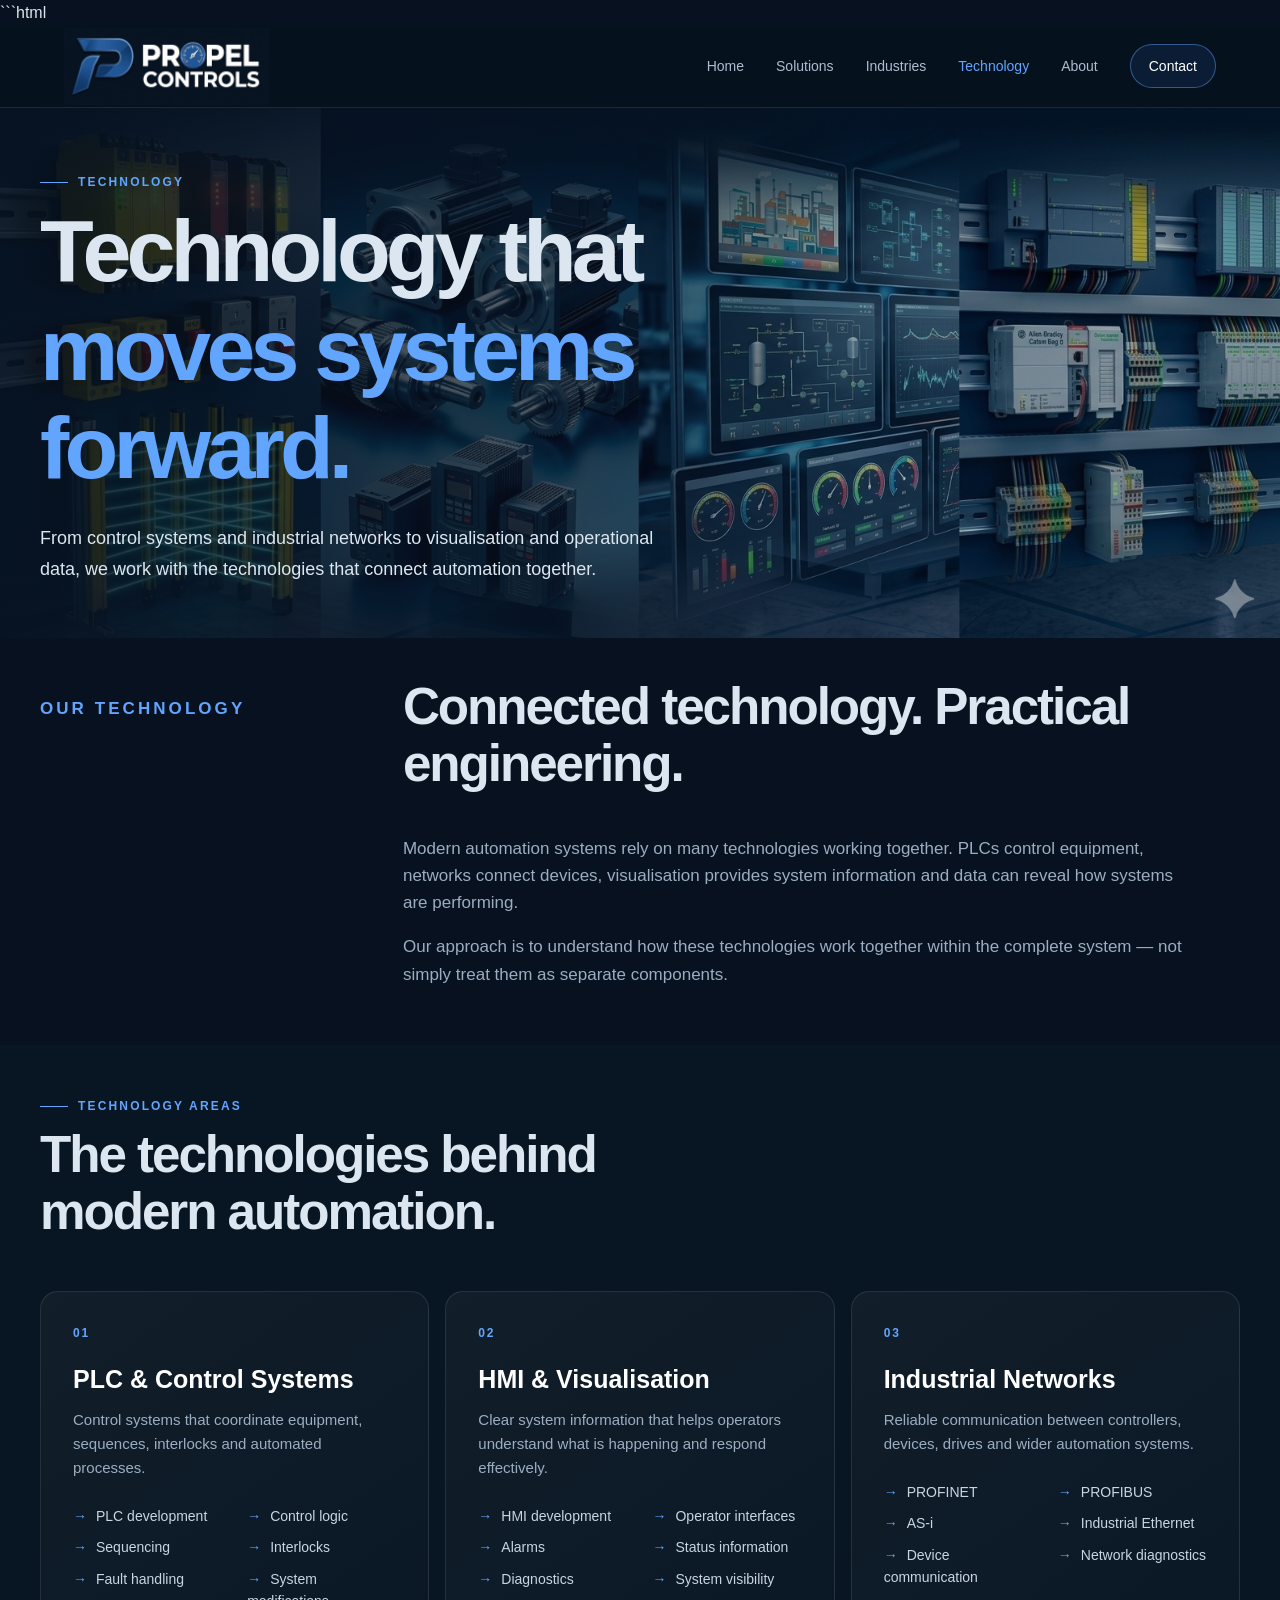
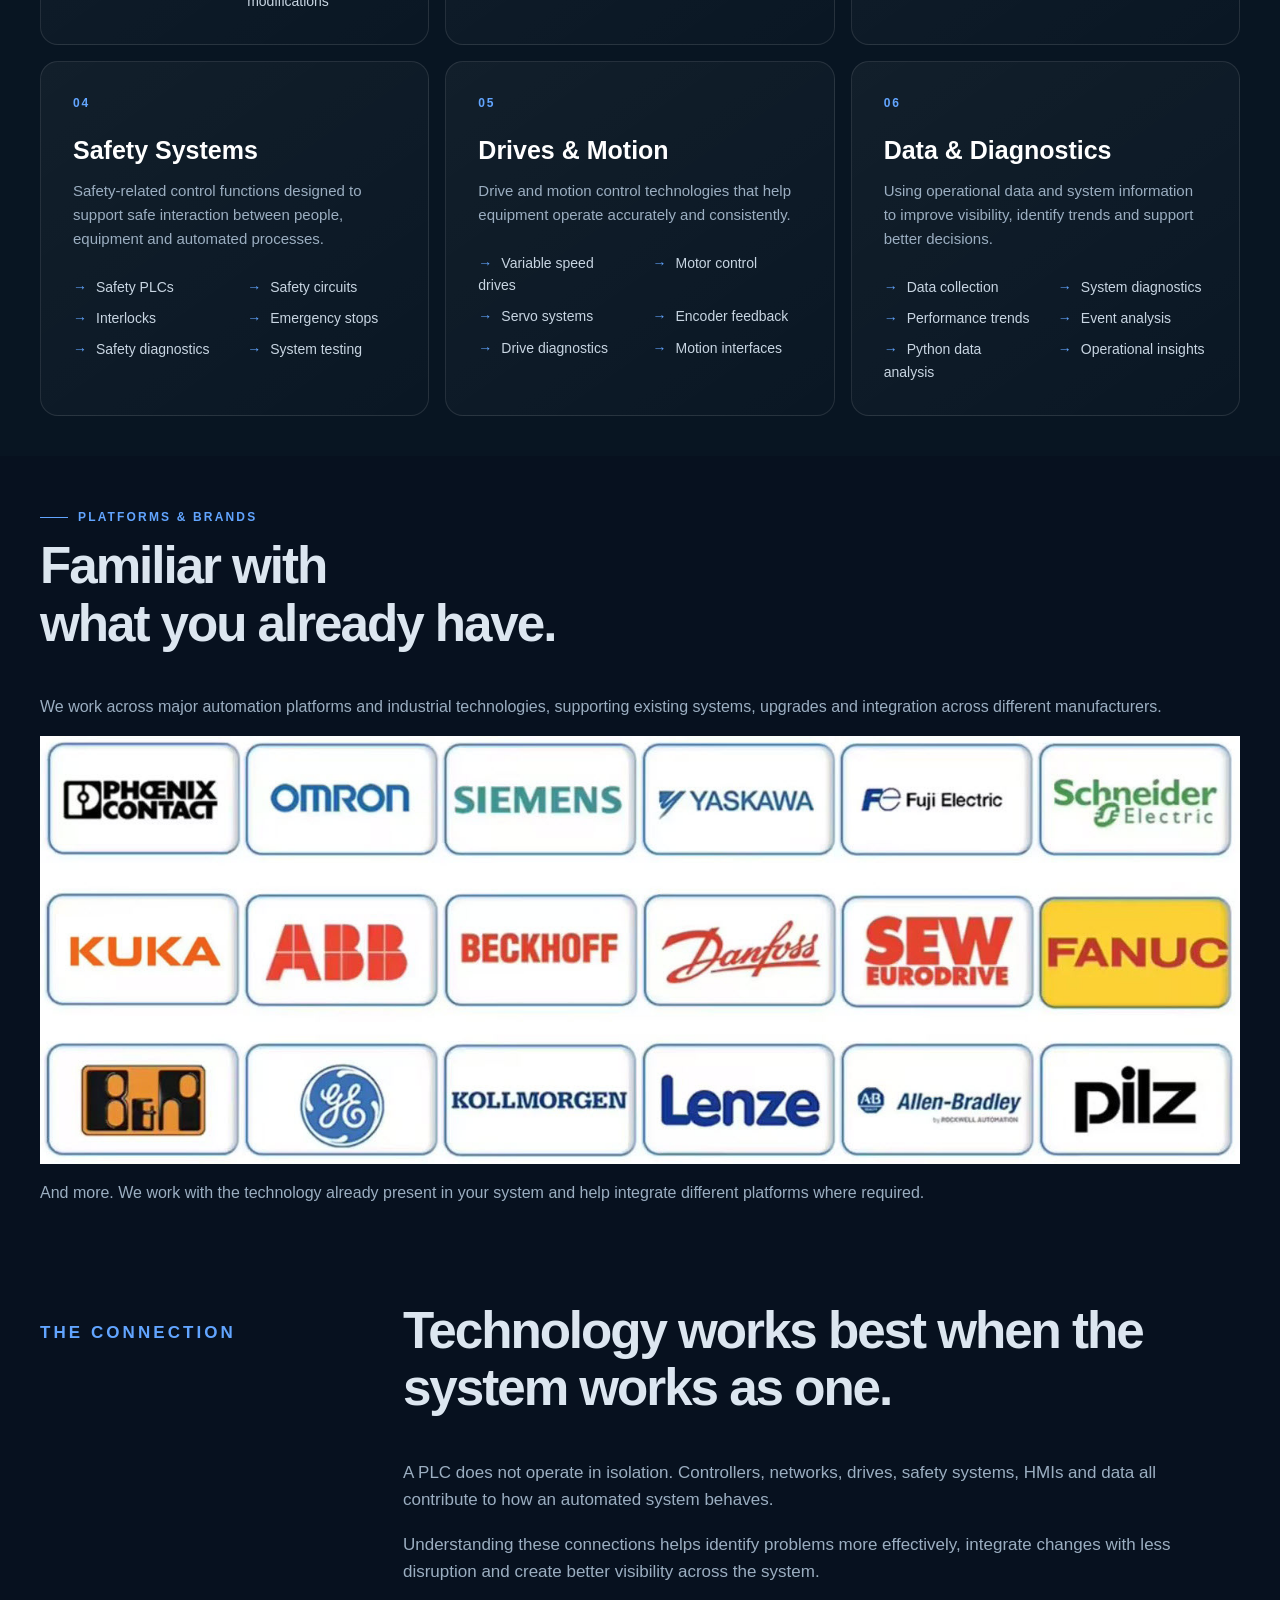
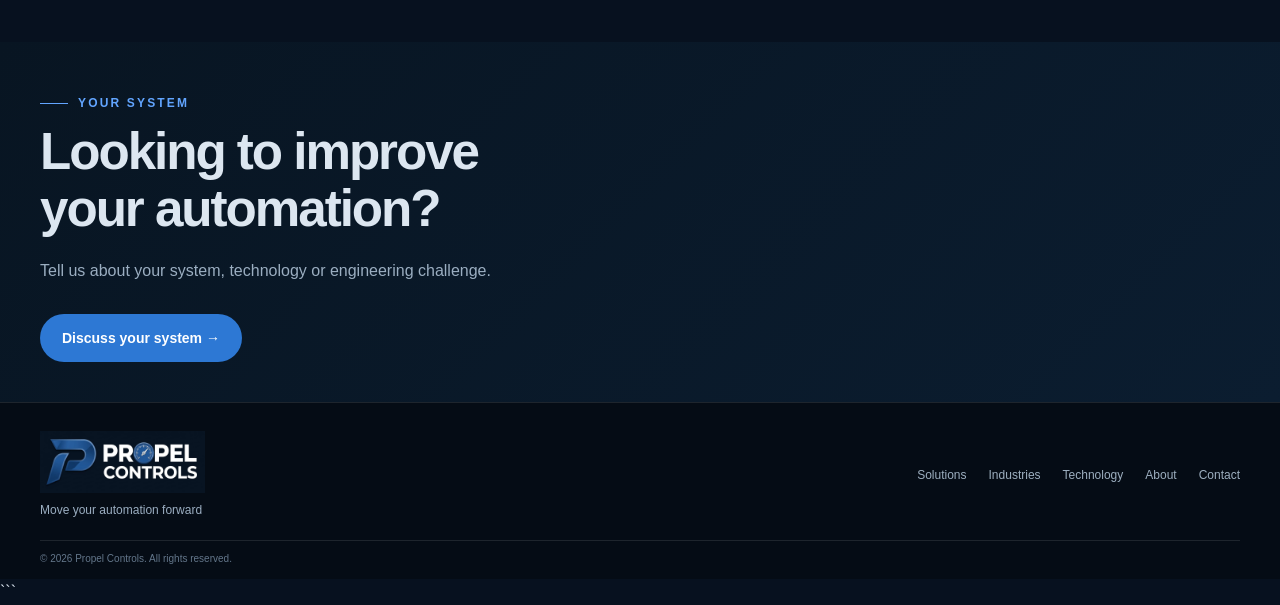
==== technology.html @ 1c1ca064 "Add files via upload" ====
```html
<!doctype html>
<html lang="en">

<head>
    <meta charset="utf-8">
    <meta name="viewport" content="width=device-width,initial-scale=1">

    <meta name="description"
        content="Propel Controls works across PLC, HMI, SCADA, safety, industrial networks and data-driven automation technologies.">

    <title>Technology | Propel Controls</title>

    <link rel="icon" href="assets/favicon.svg">
    <link rel="stylesheet" href="style.css">
</head>

<body>

<header class="header">

    <a class="brand" href="index.html">
        <img src="assets/LogoBlue.png" alt="Propel Controls logo">
    </a>

    <button class="menu" aria-label="Toggle navigation">☰</button>

    <nav class="main-nav">
        <a href="index.html">Home</a>
        <a href="solutions.html">Solutions</a>
        <a href="industries.html">Industries</a>
        <a href="technology.html" class="active">Technology</a>
        <a href="about.html">About</a>
        <a href="contact.html">Contact</a>
    </nav>

</header>


<main>


<!-- =====================================================
     HERO
     ===================================================== -->

<section class="page-hero">

    <img src="assets/technology.jpg"
         alt="Industrial automation technology"
         class="page-hero-image">

    <div class="page-hero-overlay"></div>

    <div class="section-container page-hero-content">

        <p class="eyebrow">
            TECHNOLOGY
        </p>

        <h1>
            Technology that<br>
            <span>moves systems forward.</span>
        </h1>

        <p>
            From control systems and industrial networks to
            visualisation and operational data, we work with the
            technologies that connect automation together.
        </p>

    </div>

</section>


<!-- =====================================================
     INTRO
     ===================================================== -->

<section class="section">

    <div class="section-container">

        <div class="split">

            <p class="label">
                OUR TECHNOLOGY
            </p>

            <div>

                <h2>
                    Connected technology. Practical engineering.
                </h2>

                <p>
                    Modern automation systems rely on many technologies
                    working together. PLCs control equipment, networks
                    connect devices, visualisation provides system
                    information and data can reveal how systems are
                    performing.
                </p>

                <p>
                    Our approach is to understand how these technologies
                    work together within the complete system — not simply
                    treat them as separate components.
                </p>

            </div>

        </div>

    </div>

</section>


<!-- =====================================================
     TECHNOLOGY AREAS
     ===================================================== -->

<section class="dark section">

    <div class="section-container">

        <p class="eyebrow">
            TECHNOLOGY AREAS
        </p>

        <h2>
            The technologies behind<br>
            modern automation.
        </h2>


        <div class="technology-detail-grid">


            <article class="technology-detail-card">

                <span class="service-number">01</span>

                <h3>
                    PLC &amp; Control Systems
                </h3>

                <p>
                    Control systems that coordinate equipment,
                    sequences, interlocks and automated processes.
                </p>

                <ul>
                    <li>PLC development</li>
                    <li>Control logic</li>
                    <li>Sequencing</li>
                    <li>Interlocks</li>
                    <li>Fault handling</li>
                    <li>System modifications</li>
                </ul>

            </article>


            <article class="technology-detail-card">

                <span class="service-number">02</span>

                <h3>
                    HMI &amp; Visualisation
                </h3>

                <p>
                    Clear system information that helps operators
                    understand what is happening and respond effectively.
                </p>

                <ul>
                    <li>HMI development</li>
                    <li>Operator interfaces</li>
                    <li>Alarms</li>
                    <li>Status information</li>
                    <li>Diagnostics</li>
                    <li>System visibility</li>
                </ul>

            </article>


            <article class="technology-detail-card">

                <span class="service-number">03</span>

                <h3>
                    Industrial Networks
                </h3>

                <p>
                    Reliable communication between controllers,
                    devices, drives and wider automation systems.
                </p>

                <ul>
                    <li>PROFINET</li>
                    <li>PROFIBUS</li>
                    <li>AS-i</li>
                    <li>Industrial Ethernet</li>
                    <li>Device communication</li>
                    <li>Network diagnostics</li>
                </ul>

            </article>


            <article class="technology-detail-card">

                <span class="service-number">04</span>

                <h3>
                    Safety Systems
                </h3>

                <p>
                    Safety-related control functions designed to
                    support safe interaction between people, equipment
                    and automated processes.
                </p>

                <ul>
                    <li>Safety PLCs</li>
                    <li>Safety circuits</li>
                    <li>Interlocks</li>
                    <li>Emergency stops</li>
                    <li>Safety diagnostics</li>
                    <li>System testing</li>
                </ul>

            </article>


            <article class="technology-detail-card">

                <span class="service-number">05</span>

                <h3>
                    Drives &amp; Motion
                </h3>

                <p>
                    Drive and motion control technologies that help
                    equipment operate accurately and consistently.
                </p>

                <ul>
                    <li>Variable speed drives</li>
                    <li>Motor control</li>
                    <li>Servo systems</li>
                    <li>Encoder feedback</li>
                    <li>Drive diagnostics</li>
                    <li>Motion interfaces</li>
                </ul>

            </article>


            <article class="technology-detail-card">

                <span class="service-number">06</span>

                <h3>
                    Data &amp; Diagnostics
                </h3>

                <p>
                    Using operational data and system information to
                    improve visibility, identify trends and support
                    better decisions.
                </p>

                <ul>
                    <li>Data collection</li>
                    <li>System diagnostics</li>
                    <li>Performance trends</li>
                    <li>Event analysis</li>
                    <li>Python data analysis</li>
                    <li>Operational insights</li>
                </ul>

            </article>


        </div>

    </div>

</section>


<!-- =====================================================
     PLATFORMS & BRANDS
     ===================================================== -->

<section class="section">

    <div class="section-container">

        <div class="brands-header">

            <div>

                <p class="eyebrow">
                    PLATFORMS &amp; BRANDS
                </p>

                <h2>
                    Familiar with<br>
                    <span>what you already have.</span>
                </h2>

            </div>

            <p>
                We work across major automation platforms and
                industrial technologies, supporting existing systems,
                upgrades and integration across different manufacturers.
            </p>

        </div>

        <div class="brands-image">

            <img src="assets/automation-brands.jpg"
                 alt="Automation platforms and brands">

        </div>

        <p class="brands-note">
            And more. We work with the technology already present
            in your system and help integrate different platforms where required.
        </p>

    </div>

</section>


<!-- =====================================================
     TECHNOLOGY APPROACH
     ===================================================== -->

<section class="section">

    <div class="section-container">

        <div class="split">

            <p class="label">
                THE CONNECTION
            </p>

            <div>

                <h2>
                    Technology works best when the system works as one.
                </h2>

                <p>
                    A PLC does not operate in isolation. Controllers,
                    networks, drives, safety systems, HMIs and data
                    all contribute to how an automated system behaves.
                </p>

                <p>
                    Understanding these connections helps identify
                    problems more effectively, integrate changes with
                    less disruption and create better visibility across
                    the system.
                </p>

            </div>

        </div>

    </div>

</section>


<!-- =====================================================
     FINAL CTA
     ===================================================== -->

<section class="final-cta">

    <div class="section-container">

        <p class="eyebrow">
            YOUR SYSTEM
        </p>

        <h2>
            Looking to improve<br>
            your automation?
        </h2>

        <p>
            Tell us about your system, technology or engineering
            challenge.
        </p>

        <a class="btn primary" href="contact.html">
            Discuss your system →
        </a>

    </div>

</section>

</main>


<!-- =====================================================
     FOOTER
     ===================================================== -->

<footer class="footer">

    <div class="section-container footer-grid">

        <div>

            <img src="assets/LogoBlue.png"
                 alt="Propel Controls"
                 class="footer-logo">

            <p>
                Move your automation forward
            </p>

        </div>

        <div class="footer-links">

            <a href="solutions.html">Solutions</a>
            <a href="industries.html">Industries</a>
            <a href="technology.html">Technology</a>
            <a href="about.html">About</a>
            <a href="contact.html">Contact</a>

        </div>

    </div>

    <div class="footer-bottom">
        © 2026 Propel Controls. All rights reserved.
    </div>

</footer>


<script src="script.js"></script>

</body>
</html>
```
---- style.css ----
/* =========================================================
   PROPEL CONTROLS
   Main Theme
   ========================================================= */

:root {

    --navy: #07111f;
    --navy-light: #0b1929;
    --navy-mid: #0e2135;

    --blue: #2d78d4;
    --blue-light: #62a5ff;

    --white: #ffffff;
    --text: #dce6f0;
    --muted: #9baec1;

    --border: rgba(255,255,255,0.10);

    --max-width: 1200px;
}


/* =========================================================
   RESET
   ========================================================= */

* {
    box-sizing: border-box;
}

html {
    scroll-behavior: smooth;
}

body {

    margin: 0;

    background: var(--navy);

    color: var(--text);

    font-family:
        Inter,
        "Segoe UI",
        Arial,
        sans-serif;

    line-height: 1.6;
}

img {

    max-width: 100%;

    display: block;
}

a {

    color: inherit;

    text-decoration: none;
}


/* =========================================================
   HEADER
   ========================================================= */

.header {

    height: 82px;

    padding: 0 5%;

    display: flex;

    align-items: center;

    justify-content: space-between;

    position: sticky;

    top: 0;

    z-index: 1000;

    background:
        rgba(7,17,31,0.94);

    backdrop-filter: blur(12px);

    border-bottom:
        1px solid var(--border);
}


.brand img {

    width: 205px;

    height: auto;
}


.header nav {

    display: flex;

    align-items: center;

    gap: 32px;
}


.header nav a {

    color: #aebdcd;

    font-size: 14px;

    transition: 0.25s;
}


.header nav a:hover {

    color: white;
}


/* Active page */

.header nav a.active {

    color: var(--blue-light);
}


/* Contact navigation button */

.header nav a:last-child {

    padding:
        10px 18px;

    border:
        1px solid rgba(98,165,255,.45);

    border-radius: 30px;

    color: white;

    background:
        rgba(45,120,212,.12);
}


.header nav a:last-child.active {

    color: white;

    background:
        rgba(45,120,212,.22);

    border-color:
        rgba(98,165,255,.65);
}


/* Mobile menu */

.menu {

    display: none;

    background: none;

    border: none;

    color: white;

    font-size: 25px;

    cursor: pointer;
}


/* =========================================================
   GLOBAL
   ========================================================= */

.wrap,
.section-container {

    width:
        min(
            var(--max-width),
            calc(100% - 48px)
        );

    margin:
        0 auto;
}


.section {

    padding:
        40px 0;
}


.dark {

    background:
        #081522;
}


.label,
.section-label,
.eyebrow {

    font-size: 12px;

    letter-spacing: .18em;

    font-weight: 700;

    color: var(--blue-light);

    text-transform: uppercase;
}


.eyebrow {

    display: inline-flex;

    align-items: center;

    gap: 10px;

    margin-bottom: 10px;
}


.eyebrow::before {

    content: "";

    width: 28px;

    height: 1px;

    background:
        var(--blue-light);
}


h1,
h2,
h3 {

    margin-top: 0;

    line-height: 1.12;
}


h1 {

    font-size:
        clamp(
            48px,
            7vw,
            88px
        );

    letter-spacing:
        -0.055em;
}


h2 {

    font-size:
        clamp(
            34px,
            4vw,
            58px
        );

    letter-spacing:
        -0.04em;
}


h3 {

    font-size: 21px;
}


p {

    color: var(--muted);
}


/* =========================================================
   BUTTONS
   ========================================================= */

.actions {

    display: flex;

    gap: 14px;

    flex-wrap: wrap;

    margin-top: 32px;
}


.btn {

    display: inline-flex;

    align-items: center;

    justify-content: center;

    min-height: 48px;

    padding:
        0 22px;

    border-radius: 50px;

    font-weight: 700;

    font-size: 14px;

    transition:
        .25s;
}


.btn.primary {

    background:
        var(--blue);

    color: white;
}


.btn.primary:hover {

    background:
        #3d8ce8;

    transform:
        translateY(-2px);
}


.btn.outline {

    border:
        1px solid var(--border);

    background:
        rgba(255,255,255,.025);

    color: white;
}


.btn.outline:hover {

    background:
        rgba(255,255,255,.07);
}


/* =========================================================
   COMMON FULL-IMAGE HERO
   Used by all main pages
   ========================================================= */

.page-hero {

    position: relative;

    min-height: 530px;

    overflow: hidden;

    display: flex;

    align-items: center;

    background:
        var(--navy);
}


.page-hero-image {

    position: absolute;

    inset: 0;

    width: 100%;

    height: 100%;

    object-fit: cover;

    object-position: center;
}


.page-hero-overlay {

    position: absolute;

    inset: 0;

    background:
        linear-gradient(
            90deg,
            rgba(7,17,31,.88) 0%,
            rgba(7,17,31,.68) 38%,
            rgba(7,17,31,.28) 70%,
            rgba(7,17,31,.18) 100%
        );
}


.page-hero-content {

    position: relative;

    z-index: 2;
}


.page-hero-content h1 {

    max-width: 850px;

    margin-bottom: 25px;
}


.page-hero-content h1 span {

    color:
        var(--blue-light);
}


.page-hero-content > p:not(.eyebrow) {

    max-width: 650px;

    margin: 0;

    font-size: 18px;

    line-height: 1.7;

    color:
        #dce6f0;
}


/* =========================================================
   INTRO
   ========================================================= */

.intro {

    background:
        var(--navy);
}


.split {

    display: grid;

    grid-template-columns:
        .35fr 1fr;

    gap: 70px;
}


.split h2 {

    max-width: 800px;
}


.split p {

    max-width: 780px;

    font-size: 17px;
}


/* =========================================================
   SECTION HEAD
   ========================================================= */

.section-head {

    display: flex;

    justify-content: space-between;

    align-items: end;

    gap: 40px;

    margin-bottom: 30px;
}


.section-head h2 {

    margin-bottom: 0;
}


.text-link {

    color:
        var(--blue-light);

    font-size: 14px;

    font-weight: 700;

    white-space: nowrap;
}


.text-link:hover {

    color: white;
}


/* =========================================================
   SERVICES
   ========================================================= */

.service-grid {

    display: grid;

    grid-template-columns:
        repeat(4, 1fr);

    gap: 16px;
}


.service-card {

    min-height: 270px;

    padding: 30px;

    border:
        1px solid var(--border);

    border-radius: 18px;

    background:
        linear-gradient(
            145deg,
            rgba(255,255,255,.045),
            rgba(255,255,255,.012)
        );

    transition:
        .25s;

    position: relative;

    overflow: hidden;
}


.service-card::after {

    content: "";

    position: absolute;

    width: 160px;

    height: 160px;

    right: -80px;

    bottom: -80px;

    background:
        radial-gradient(
            circle,
            rgba(45,120,212,.18),
            transparent 70%
        );
}


.service-card:hover {

    transform:
        translateY(-5px);

    border-color:
        rgba(98,165,255,.4);
}


.service-number {

    display: block;

    font-size: 12px;

    letter-spacing: .15em;

    color:
        var(--blue-light);

    font-weight: 800;
}


.service-word {

    display: block;

    margin-top: 15px;

    font-size: 11px;

    letter-spacing: .16em;

    color:
        #70859a;

    font-weight: 700;
}


.service-card h3 {

    margin-top: 22px;

    color: white;

    font-size: 23px;
}


.service-card p {

    font-size: 14px;

    margin-top: 30px;
}


/* =========================================================
   HOW WE WORK
   ========================================================= */

.how-we-work {

    padding:
       50px 0;

    background:
        #091827;
}


.how-work-header {

    display: grid;

    grid-template-columns:
        1fr .75fr;

    gap: 80px;

    align-items: end;

    margin-top: 25px;
}


.how-work-header h2 {

    max-width: 720px;
}


.how-work-header h2 span {

    color:
        var(--blue-light);
}


.how-work-header p {

    margin: 0;

    font-size: 16px;
}


.work-process {

    display: grid;

    grid-template-columns:
        1fr 35px 1fr 35px 1fr 35px 1fr;

    align-items: start;

    margin-top: 65px;
}


.work-step {

    padding:
        0 10px;
}


.step-number {

    color:
        var(--blue-light);

    font-size: 12px;

    font-weight: 800;

    letter-spacing: .1em;
}


.step-icon {

    width: 48px;

    height: 48px;

    display: flex;

    align-items: center;

    justify-content: center;

    margin:
        18px 0;

    border:
        1px solid rgba(98,165,255,.35);

    border-radius: 50%;

    color:
        var(--blue-light);

    background:
        rgba(45,120,212,.08);

    font-size: 20px;
}


.work-step h3 {

    color: white;

    margin-bottom: 10px;
}


.work-step p {

    font-size: 14px;

    margin: 0;
}


.process-line {

    height: 1px;

    margin-top: 100px;

    background:
        rgba(98,165,255,.3);
}


/* =========================================================
   TECHNOLOGY PREVIEW
   ========================================================= */

.technology-preview {

    padding:
        40px 0;

    background:
        var(--navy);
}


.technology-grid {

    display: grid;

    grid-template-columns:
        repeat(5, 1fr);

    gap: 14px;
}


.technology-card {

    min-height:
        190px;

    padding: 25px;

    border:
        1px solid var(--border);

    border-radius: 15px;

    background:
        rgba(255,255,255,.025);

    display: flex;

    flex-direction: column;

    justify-content: space-between;

    transition:
        .25s;
}


.technology-card:hover {

    border-color:
        rgba(98,165,255,.4);

    transform:
        translateY(-4px);
}


.technology-card span {

    font-size: 11px;

    letter-spacing: .12em;

    color:
        var(--blue-light);

    font-weight: 800;
}


.technology-card strong {

    color:
        #d7e2ed;

    font-size: 14px;

    line-height: 1.5;
}


.technology-note {

    margin-top: 25px;

    font-size: 14px;
}


.technology-note a {

    color:
        var(--blue-light);

    font-weight: 700;
}


/* =========================================================
   WHAT MATTERS
   ========================================================= */

.what-matters {

    padding:
        40px 0;

    background:
        #081421;
}


.matters-header {

    display: grid;

    grid-template-columns:
        1fr .65fr;

    gap: 80px;

    align-items: end;

    margin-top: 25px;
}


.matters-header h2 {

    margin: 0;
}


.matters-header h2 span {

    color:
        var(--blue-light);
}


.matters-intro {

    margin: 0;

    font-size: 16px;
}


.matters-grid {

    display: grid;

    grid-template-columns:
        repeat(4, 1fr);

    gap: 16px;

    margin-top: 60px;
}


.matter-card {

    padding: 28px;

    min-height: 260px;

    border:
        1px solid var(--border);

    border-radius: 17px;

    background:
        rgba(255,255,255,.025);

    transition:
        .25s;
}


.matter-card:hover {

    transform:
        translateY(-5px);

    border-color:
        rgba(98,165,255,.4);

    background:
        rgba(45,120,212,.045);
}


.matter-number {

    font-size: 11px;

    color:
        var(--blue-light);

    font-weight: 800;

    letter-spacing: .12em;
}


/* What Matters icons */

.matter-icon {

    margin:
        35px 0 20px;

    width: 48px;

    height: 48px;

    display: flex;

    align-items: center;

    justify-content: center;

    border:
        1px solid rgba(98,165,255,.35);

    border-radius: 50%;

    background:
        rgba(45,120,212,.08);

    padding: 10px;
}


.matter-icon img {

    width: 100%;

    height: 100%;

    object-fit: contain;

    filter:
        brightness(0)
        saturate(100%)
        invert(65%)
        sepia(35%)
        saturate(1300%)
        hue-rotate(178deg)
        brightness(103%)
        contrast(102%);
}


.matter-card h3 {

    color: white;
}


.matter-card p {

    font-size: 14px;
}


/* =========================================================
   TECHNOLOGY DETAIL
   ========================================================= */

.technology-detail-grid {

    display: grid;

    grid-template-columns:
        repeat(3, 1fr);

    gap: 16px;

    margin-top: 50px;
}


.technology-detail-card {

    min-height: 330px;

    padding: 32px;

    border:
        1px solid var(--border);

    border-radius: 18px;

    background:
        linear-gradient(
            145deg,
            rgba(255,255,255,.045),
            rgba(255,255,255,.012)
        );

    transition:
        .25s;
}


.technology-detail-card:hover {

    transform:
        translateY(-5px);

    border-color:
        rgba(98,165,255,.4);
}


.technology-detail-card h3 {

    color: white;

    font-size: 25px;

    margin:
        22px 0 15px;
}


.technology-detail-card p {

    max-width: 650px;

    font-size: 15px;
}


.technology-detail-card ul {

    list-style: none;

    padding: 0;

    margin:
        25px 0 0;

    display: grid;

    grid-template-columns:
        repeat(2, 1fr);

    gap: 9px 25px;
}


.technology-detail-card li {

    color:
        #c8d5e2;

    font-size: 14px;
}


.technology-detail-card li::before {

    content:
        "→";

    color:
        var(--blue-light);

    margin-right:
        9px;
}


/* =========================================================
   INDUSTRIES
   ========================================================= */

.industry-grid {
    display: grid;

    grid-template-columns:
        repeat(4, 1fr);

    gap: 14px;

    margin-top: 40px;
}


.industry-card {
    min-height: 220px;

    padding: 25px;

    border:
        1px solid var(--border);

    border-radius: 18px;

    background:
        linear-gradient(
            145deg,
            rgba(255,255,255,.045),
            rgba(255,255,255,.012)
        );

    transition:
        .25s;
}


.industry-card:hover {

    transform:
        translateY(-5px);

    border-color:
        rgba(98,165,255,.4);
}


.industry-card h3 {

    color: white;

    font-size: 22px;

    margin:
        25px 0 15px;
}


.industry-card p {

    font-size: 14px;

    margin: 0;
}


/* =========================================================
   SERVICE DETAIL
   ========================================================= */

.service-detail {

    padding:
        70px 0;

    border-bottom:
        1px solid var(--border);

    display: grid;

    grid-template-columns:
        90px 1fr;

    gap: 35px;
}


.service-detail:last-child {

    border-bottom: none;
}


.service-detail-number {

    color:
        var(--blue-light);

    font-size: 13px;

    font-weight: 800;

    letter-spacing: .15em;
}


.service-detail h2 {

    margin-bottom: 8px;
}


.service-detail h3 {

    color:
        var(--blue-light);

    font-size: 17px;

    font-weight: 600;

    margin-bottom: 20px;
}


.service-detail p {

    max-width: 780px;

    font-size: 16px;
}


.service-detail ul {

    padding: 0;

    margin:
        25px 0 0;

    list-style: none;

    display: grid;

    grid-template-columns:
        repeat(2, 1fr);

    gap: 8px 30px;

    max-width: 800px;
}


.service-detail li {

    color:
        #c8d5e2;

    font-size: 14px;
}


.service-detail li::before {

    content:
        "→";

    color:
        var(--blue-light);

    margin-right:
        9px;
}


/* =========================================================
   CONTACT
   ========================================================= */

.contact-layout {

    display: grid;

    grid-template-columns:
        .85fr 1.15fr;

    gap: 80px;

    align-items: start;
}


.contact-info h2 {

    color: white;

    margin-bottom: 25px;
}


.contact-info > p:not(.eyebrow) {

    max-width: 520px;

    font-size: 16px;
}


.contact-points {

    margin-top: 45px;

    display: grid;

    gap: 28px;
}


.contact-points > div {

    padding-left: 0;
}


.contact-points span {

    display: block;

    color:
        var(--blue-light);

    font-size: 11px;

    font-weight: 800;

    letter-spacing: .15em;

    margin-bottom: 7px;
}


.contact-points strong {

    display: block;

    color: white;

    font-size: 16px;

    margin-bottom: 5px;
}


.contact-points p {

    margin: 0;

    font-size: 14px;

    max-width: 470px;
}


.contact-form {

    display: grid;

    gap: 18px;

    padding: 32px;

    border:
        1px solid var(--border);

    border-radius: 18px;

    background:
        rgba(255,255,255,.025);
}


.contact-form form {

    display: grid;

    gap: 18px;
}


.form-group {

    display: grid;

    gap: 7px;
}


.contact-form label {

    color:
        #aebdcc;

    font-size: 13px;
}


.contact-form input,
.contact-form textarea,
.contact-form select {

    width: 100%;

    padding: 14px 15px;

    background:
        #091522;

    border:
        1px solid var(--border);

    border-radius: 9px;

    color: white;

    font:
        inherit;

    outline: none;
}


.contact-form textarea {

    min-height: 170px;

    resize: vertical;
}


.contact-form input::placeholder,
.contact-form textarea::placeholder {

    color:
        #65798d;
}


.contact-form input:focus,
.contact-form textarea:focus,
.contact-form select:focus {

    border-color:
        rgba(98,165,255,.7);

    box-shadow:
        0 0 0 3px rgba(45,120,212,.08);
}


/* =========================================================
   FINAL CTA
   ========================================================= */

.final-cta {

    padding:
        40px 0;

    background:
        linear-gradient(
            135deg,
            #081522,
            #0b1d30
        );
}


.final-cta h2 {

    margin-bottom: 20px;
}


.final-cta > .section-container > p:not(.eyebrow) {

    max-width: 550px;

    font-size: 16px;
}


.final-cta .btn {

    margin-top: 15px;
}


/* =========================================================
   FOOTER
   ========================================================= */

.footer {

    background:
        #050c15;

    border-top:
        1px solid var(--border);

    padding:
        28px 0 12px;
}


.footer-grid {

    display: flex;

    justify-content: space-between;

    align-items: center;

    gap: 30px;
}


.footer-logo {

    width: 165px;
}


.footer p {

    font-size: 12px;

    max-width: 430px;

    margin:
        8px 0 0;
}


.footer-links {

    display: flex;

    gap: 22px;

    flex-wrap: wrap;
}


.footer-links a {

    color:
        #9dafc0;

    font-size: 12px;
}


.footer-links a:hover {

    color: white;
}


.footer-bottom {

    width:
        min(
            var(--max-width),
            calc(100% - 48px)
        );

    margin:
        20px auto 0;

    padding-top:
        10px;

    border-top:
        1px solid var(--border);

    color:
        #63768a;

    font-size: 10px;
}


/* =========================================================
   COMMON HERO — TABLET
   ========================================================= */

@media (max-width: 1000px) {

    .page-hero {

        min-height: 560px;
    }


    .page-hero-image {

        object-position: center;
    }


    .page-hero-overlay {

        background:
            linear-gradient(
                90deg,
                rgba(7,17,31,.88) 0%,
                rgba(7,17,31,.65) 50%,
                rgba(7,17,31,.35) 100%
            );
    }

}


/* =========================================================
   RESPONSIVE — TABLET
   ========================================================= */

@media (max-width: 1000px) {


    .service-grid {

        grid-template-columns:
            repeat(2, 1fr);
    }


    .technology-grid {

        grid-template-columns:
            repeat(3, 1fr);
    }


    .matters-grid {

        grid-template-columns:
            repeat(2, 1fr);
    }


    .how-work-header,
    .matters-header {

        grid-template-columns:
            1fr;
    }


    .work-process {

        grid-template-columns:
            repeat(2, 1fr);

        gap: 35px;
    }


    .process-line {

        display: none;
    }


    .industry-grid {

        grid-template-columns:
            repeat(2, 1fr);
    }


    .technology-detail-grid {

        grid-template-columns:
            1fr;
    }


    .contact-layout {

        grid-template-columns:
            1fr;

        gap: 50px;
    }

}


/* =========================================================
   COMMON HERO — MOBILE
   ========================================================= */

@media (max-width: 760px) {

    .page-hero {

        min-height: 650px;

        align-items: flex-end;

        padding:
            0 0 70px;
    }


    .page-hero-image {

        object-position: center;
    }


    .page-hero-overlay {

        background:
            linear-gradient(
                to bottom,
                rgba(7,17,31,.20) 0%,
                rgba(7,17,31,.40) 40%,
                rgba(7,17,31,.90) 78%,
                rgba(7,17,31,.98) 100%
            );
    }


    .page-hero-content {

        width: 100%;
    }


    .page-hero-content h1 {

        font-size:
            clamp(
                45px,
                13vw,
                68px
            );

        margin-bottom: 20px;
    }


    .page-hero-content > p:not(.eyebrow) {

        font-size: 16px;

        line-height: 1.65;
    }

}


/* =========================================================
   RESPONSIVE — MOBILE
   ========================================================= */

@media (max-width: 760px) {


    /* Header */

    .header {

        padding:
            0 20px;
    }


    .brand img {

        width: 175px;
    }


    .menu {

        display: block;
    }


    .header nav {

        display: none;

        position: absolute;

        top: 82px;

        left: 0;

        right: 0;

        padding: 20px;

        background:
            #07111f;

        border-bottom:
            1px solid var(--border);

        flex-direction: column;

        align-items: stretch;

        gap: 0;
    }


    .header nav.open {

        display: flex;
    }


    .header nav a {

        padding:
            13px 0;
    }


    .header nav a:last-child {

        margin-top: 8px;

        text-align: center;
    }


    /* Global */

    .section-container,
    .wrap {

        width:
            calc(100% - 32px);
    }


    .section {

        padding:
            40px 0;
    }


    /* Intro */

    .split {

        grid-template-columns:
            1fr;

        gap: 25px;
    }


    /* Section heads */

    .section-head {

        align-items:
            flex-start;

        flex-direction:
            column;
    }


    /* Services */

    .service-grid {

        grid-template-columns:
            1fr;
    }


    /* Technology */

    .technology-grid {

        grid-template-columns:
            1fr;
    }


    /* What matters */

    .matters-grid {

        grid-template-columns:
            1fr;
    }


    /* How we work */

    .work-process {

        grid-template-columns:
            1fr;
    }


    /* Industries */

    .industry-grid {

        grid-template-columns:
            1fr;
    }


    /* Technology detail */

    .technology-detail-grid {

        grid-template-columns:
            1fr;
    }


    .technology-detail-card ul {

        grid-template-columns:
            1fr;
    }


    /* Service detail */

    .service-detail {

        grid-template-columns:
            1fr;

        gap: 12px;
    }


    .service-detail ul {

        grid-template-columns:
            1fr;
    }


    /* Contact */

    .contact-layout {

        grid-template-columns:
            1fr;

        gap: 40px;
    }


    .contact-form {

        padding:
            22px;
    }


    /* Footer */

    .footer-grid {

        flex-direction:
            column;

        align-items:
            flex-start;
    }

}
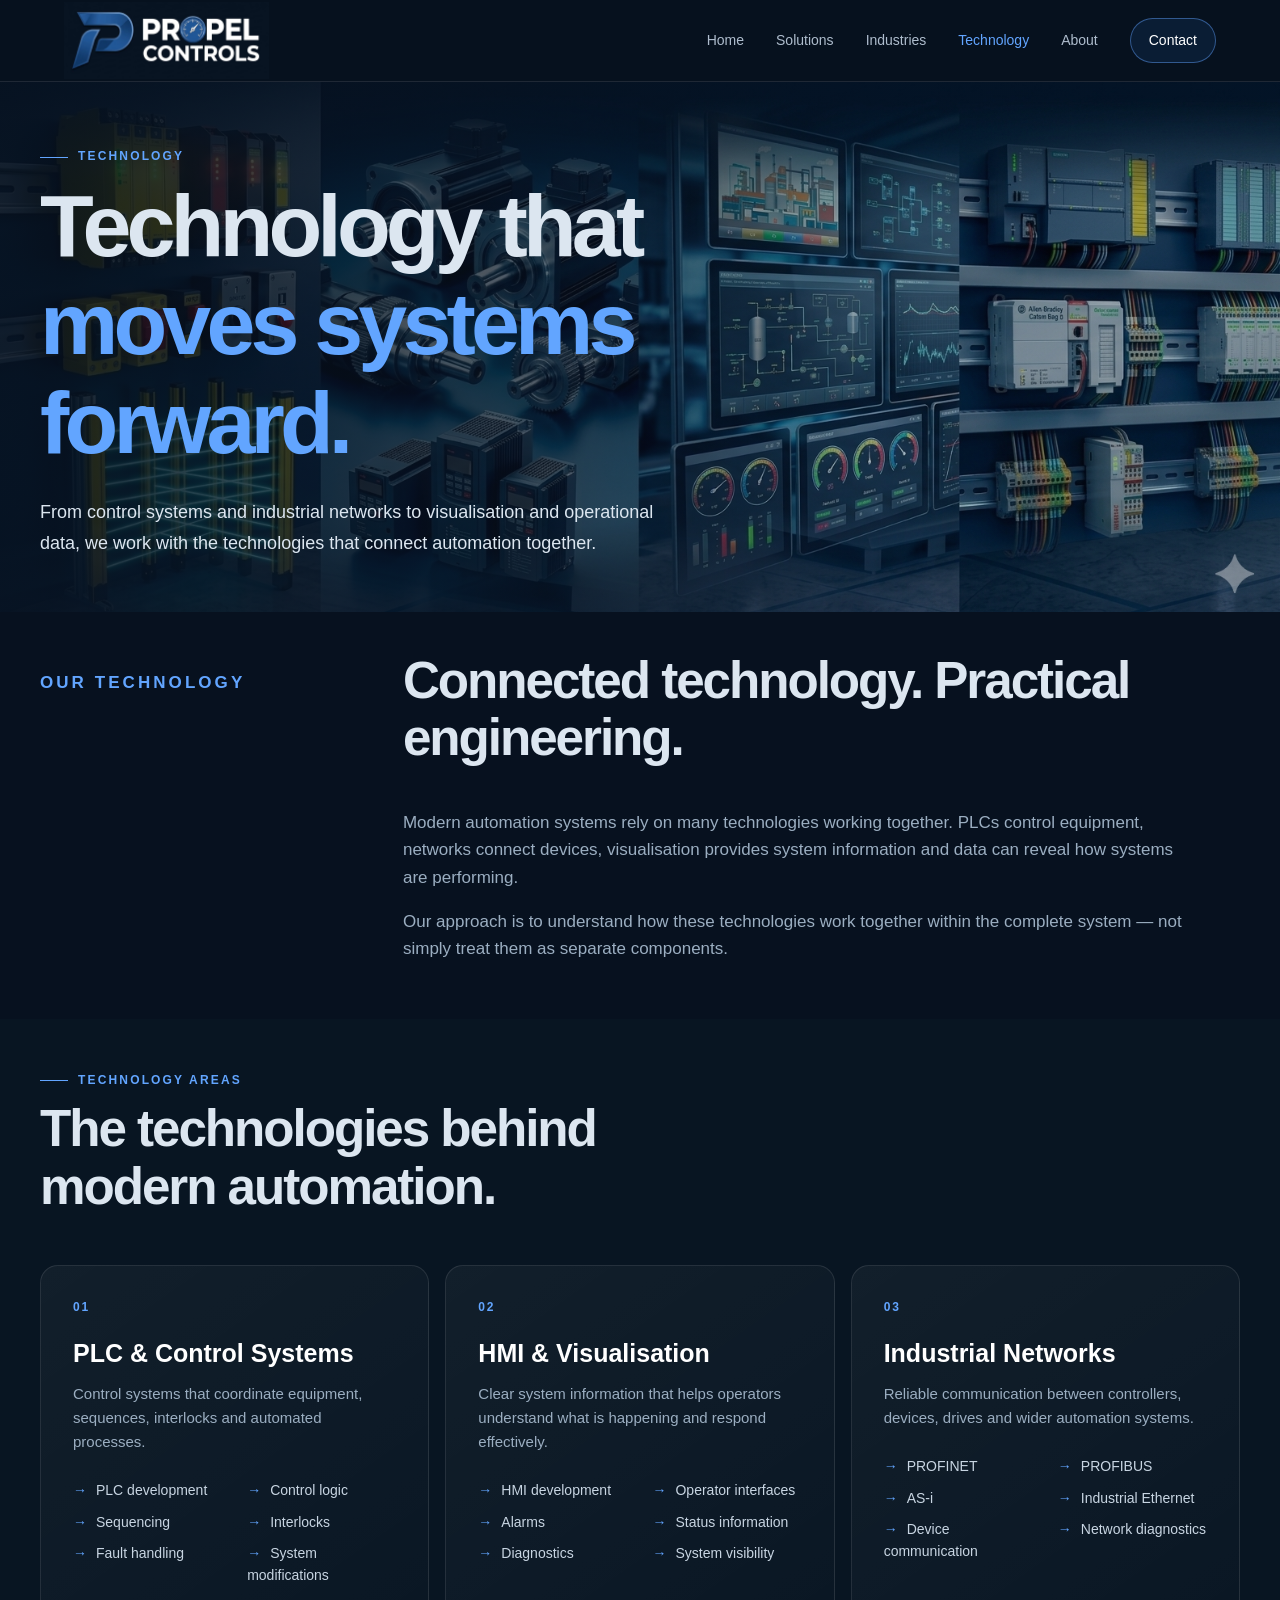
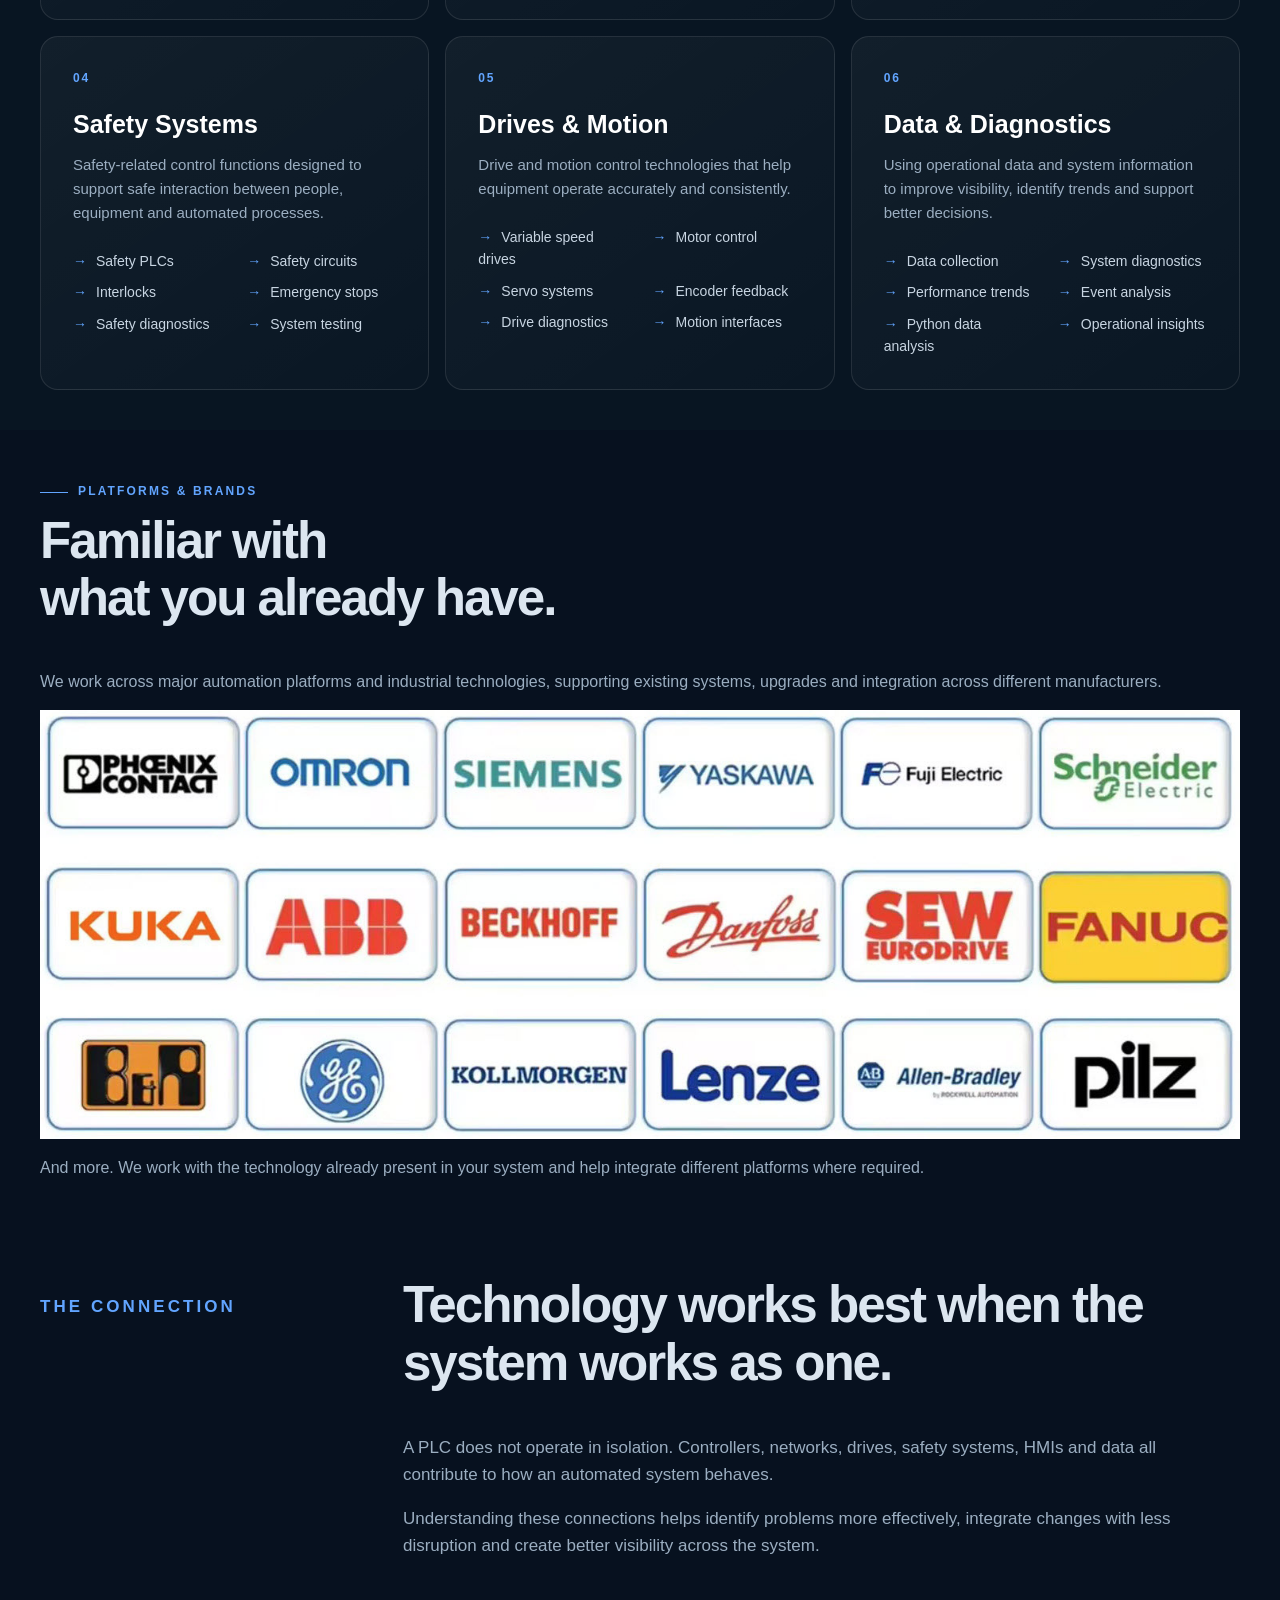
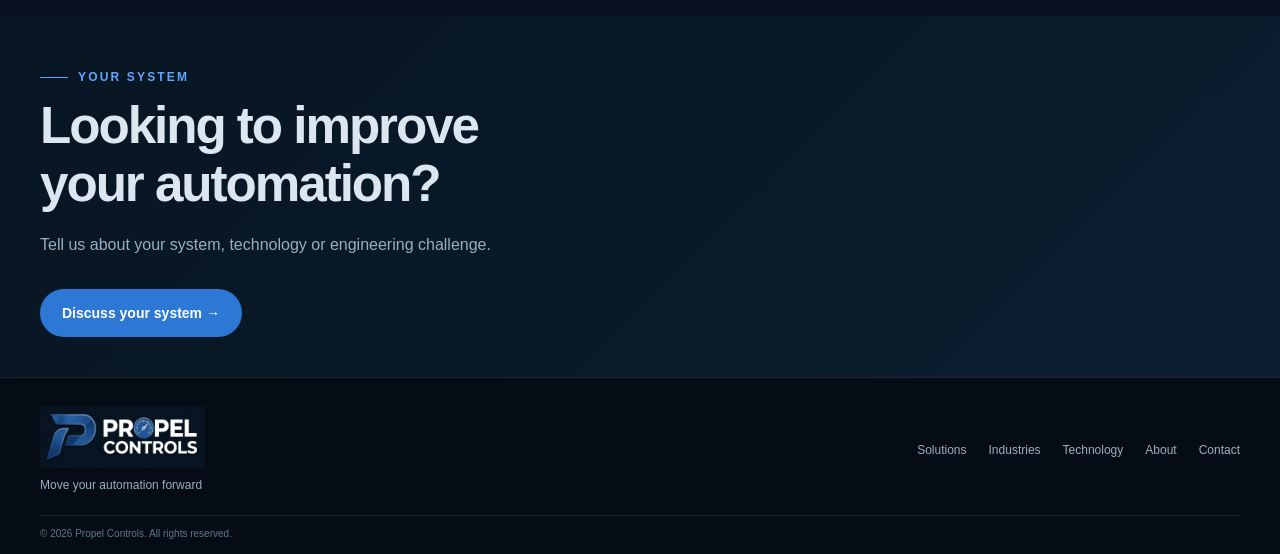
==== commit 9aa37baf: "Update technology.html" ====
--- a/technology.html
+++ b/technology.html
@@ -1,4 +1,4 @@
-```html
+
 <!doctype html>
 <html lang="en">
 
@@ -463,4 +463,4 @@
 
 </body>
 </html>
-```
+
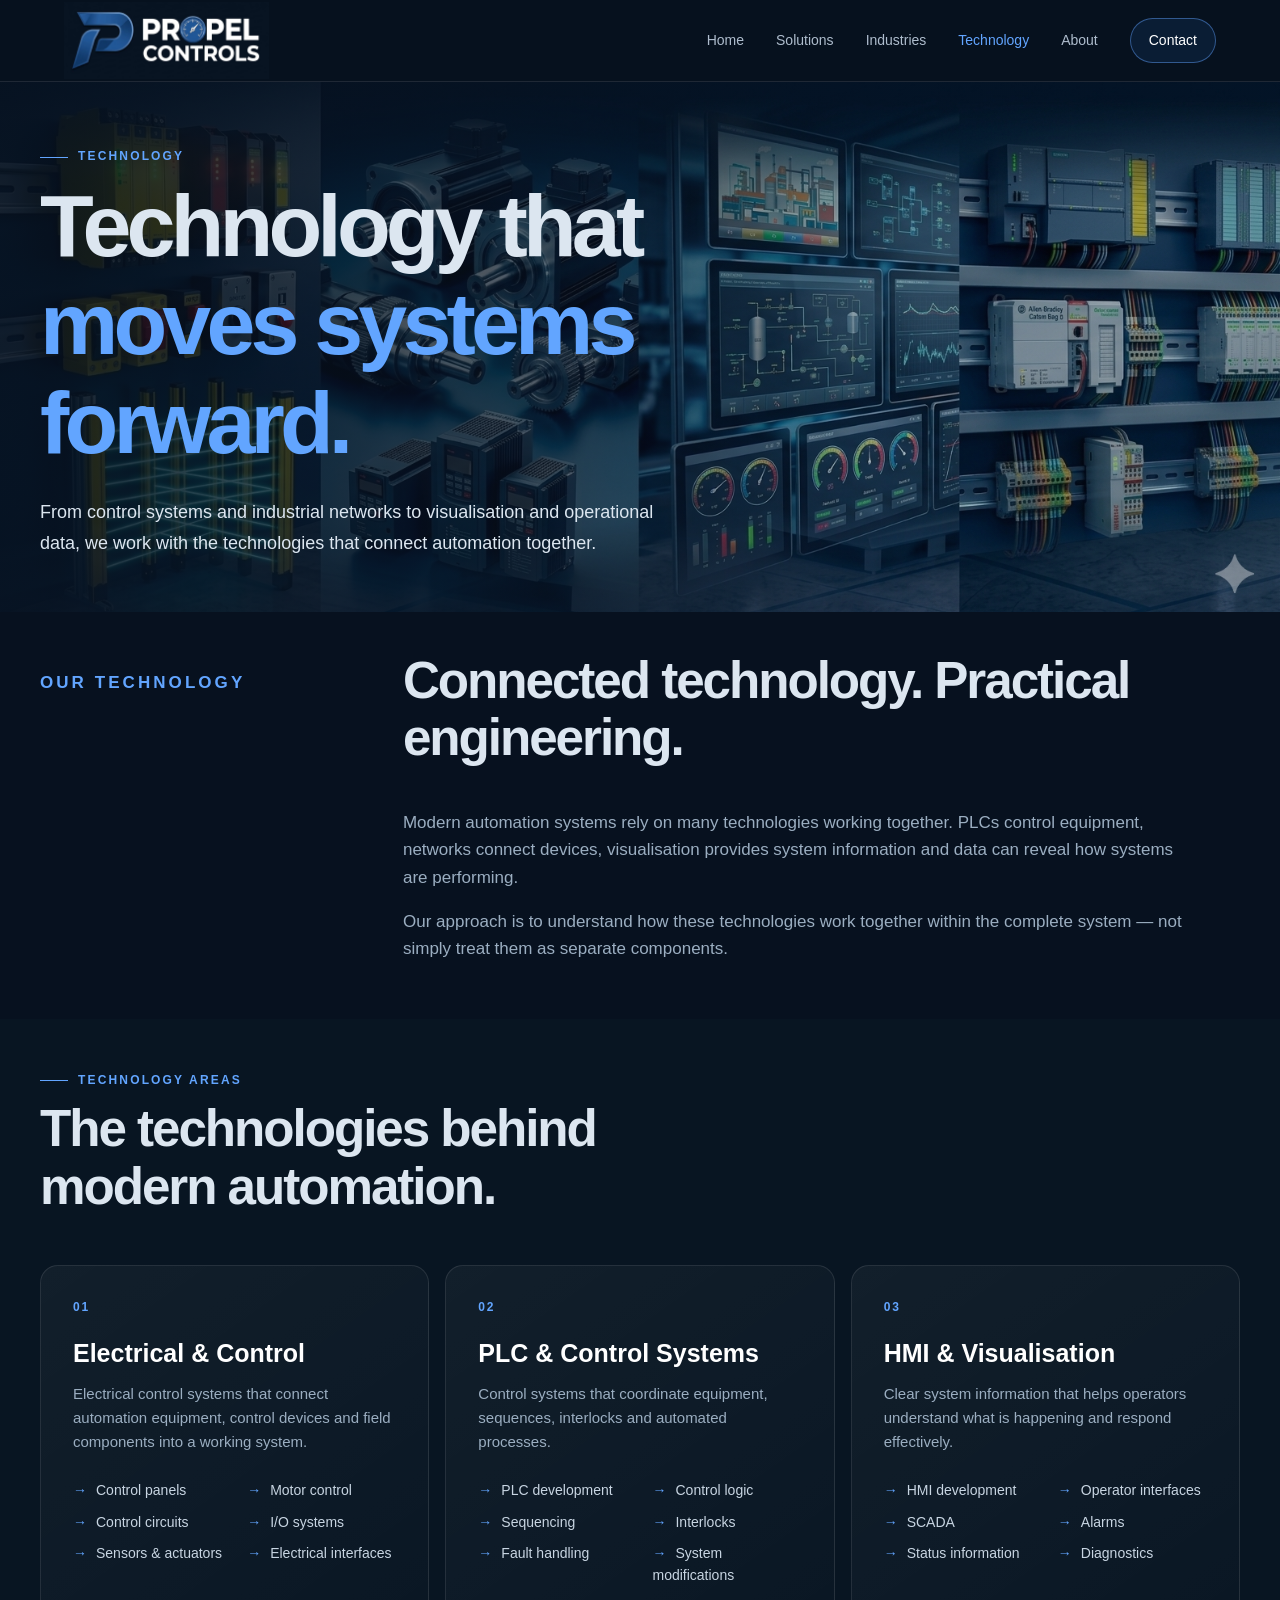
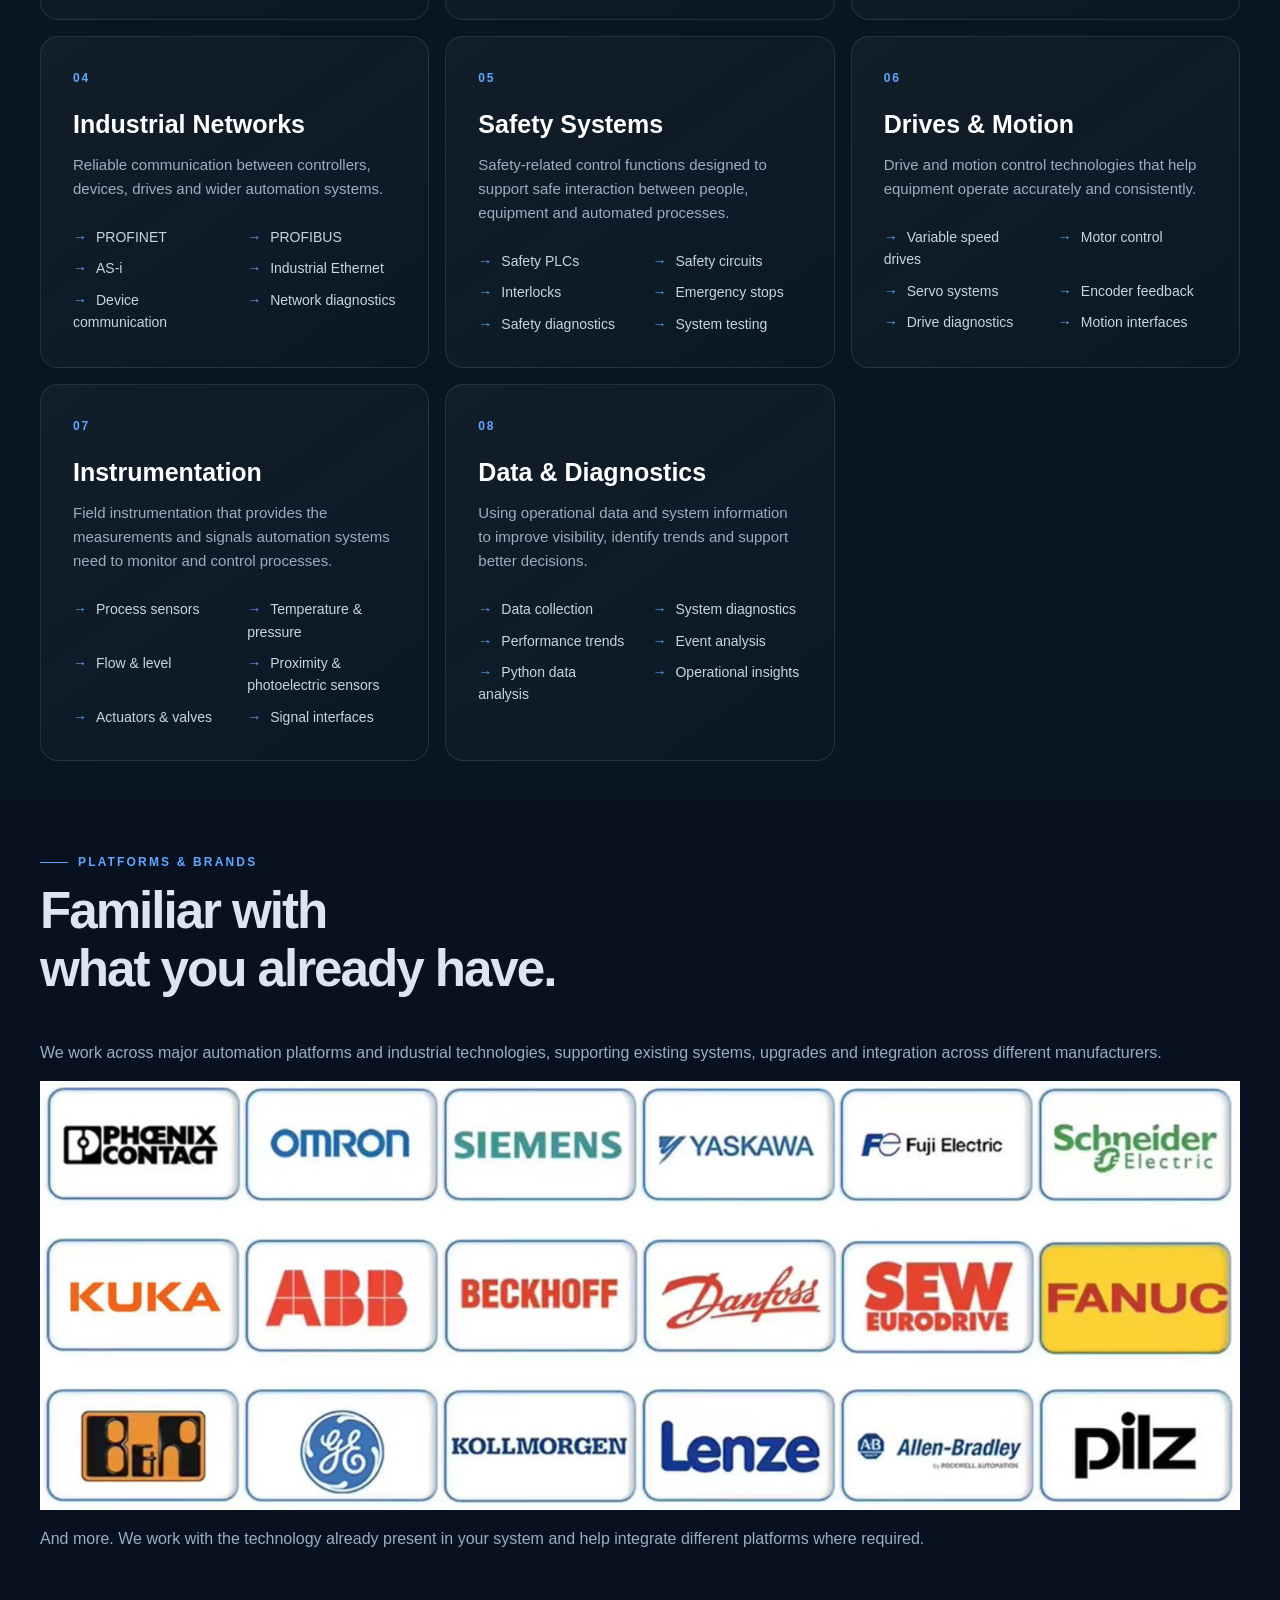
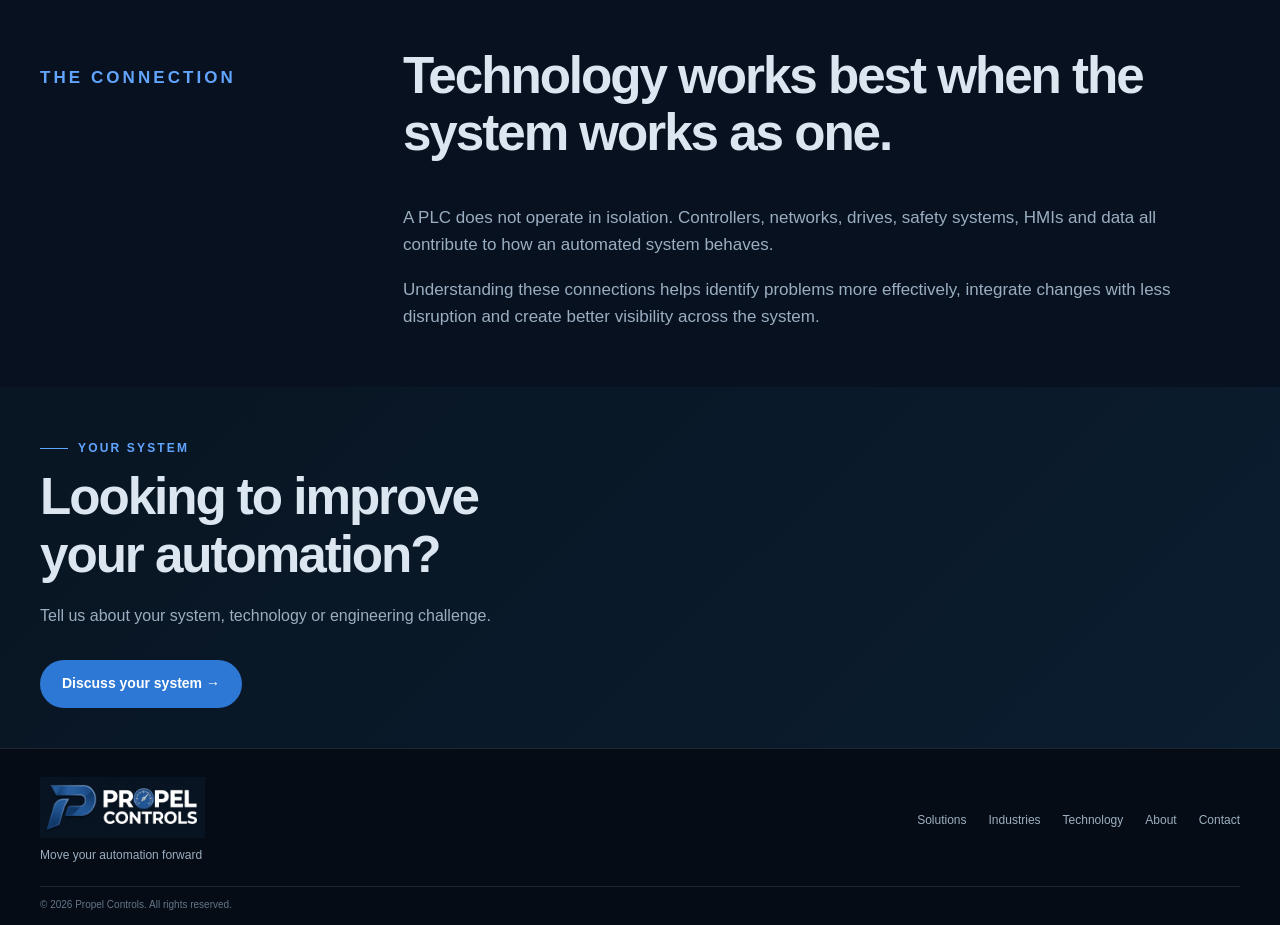
==== commit edad0cfe: "Update technology.html" ====
--- a/technology.html
+++ b/technology.html
@@ -121,30 +121,50 @@
      TECHNOLOGY AREAS
      ===================================================== -->
 
+
 <section class="dark section">
-
     <div class="section-container">
 
-        <p class="eyebrow">
-            TECHNOLOGY AREAS
-        </p>
+        <p class="eyebrow">TECHNOLOGY AREAS</p>
 
         <h2>
             The technologies behind<br>
             modern automation.
         </h2>
 
-
         <div class="technology-detail-grid">
 
-
+            <!-- 01 -->
             <article class="technology-detail-card">
 
                 <span class="service-number">01</span>
 
-                <h3>
-                    PLC &amp; Control Systems
-                </h3>
+                <h3>Electrical &amp; Control</h3>
+
+                <p>
+                    Electrical control systems that connect automation
+                    equipment, control devices and field components into
+                    a working system.
+                </p>
+
+                <ul>
+                    <li>Control panels</li>
+                    <li>Motor control</li>
+                    <li>Control circuits</li>
+                    <li>I/O systems</li>
+                    <li>Sensors &amp; actuators</li>
+                    <li>Electrical interfaces</li>
+                </ul>
+
+            </article>
+
+
+            <!-- 02 -->
+            <article class="technology-detail-card">
+
+                <span class="service-number">02</span>
+
+                <h3>PLC &amp; Control Systems</h3>
 
                 <p>
                     Control systems that coordinate equipment,
@@ -163,13 +183,12 @@
             </article>
 
 
-            <article class="technology-detail-card">
-
-                <span class="service-number">02</span>
-
-                <h3>
-                    HMI &amp; Visualisation
-                </h3>
+            <!-- 03 -->
+            <article class="technology-detail-card">
+
+                <span class="service-number">03</span>
+
+                <h3>HMI &amp; Visualisation</h3>
 
                 <p>
                     Clear system information that helps operators
@@ -179,22 +198,21 @@
                 <ul>
                     <li>HMI development</li>
                     <li>Operator interfaces</li>
+                    <li>SCADA</li>
                     <li>Alarms</li>
                     <li>Status information</li>
                     <li>Diagnostics</li>
-                    <li>System visibility</li>
-                </ul>
-
-            </article>
-
-
-            <article class="technology-detail-card">
-
-                <span class="service-number">03</span>
-
-                <h3>
-                    Industrial Networks
-                </h3>
+                </ul>
+
+            </article>
+
+
+            <!-- 04 -->
+            <article class="technology-detail-card">
+
+                <span class="service-number">04</span>
+
+                <h3>Industrial Networks</h3>
 
                 <p>
                     Reliable communication between controllers,
@@ -213,18 +231,17 @@
             </article>
 
 
-            <article class="technology-detail-card">
-
-                <span class="service-number">04</span>
-
-                <h3>
-                    Safety Systems
-                </h3>
-
-                <p>
-                    Safety-related control functions designed to
-                    support safe interaction between people, equipment
-                    and automated processes.
+            <!-- 05 -->
+            <article class="technology-detail-card">
+
+                <span class="service-number">05</span>
+
+                <h3>Safety Systems</h3>
+
+                <p>
+                    Safety-related control functions designed to support
+                    safe interaction between people, equipment and
+                    automated processes.
                 </p>
 
                 <ul>
@@ -239,13 +256,12 @@
             </article>
 
 
-            <article class="technology-detail-card">
-
-                <span class="service-number">05</span>
-
-                <h3>
-                    Drives &amp; Motion
-                </h3>
+            <!-- 06 -->
+            <article class="technology-detail-card">
+
+                <span class="service-number">06</span>
+
+                <h3>Drives &amp; Motion</h3>
 
                 <p>
                     Drive and motion control technologies that help
@@ -264,13 +280,37 @@
             </article>
 
 
-            <article class="technology-detail-card">
-
-                <span class="service-number">06</span>
-
-                <h3>
-                    Data &amp; Diagnostics
-                </h3>
+            <!-- 07 -->
+            <article class="technology-detail-card">
+
+                <span class="service-number">07</span>
+
+                <h3>Instrumentation</h3>
+
+                <p>
+                    Field instrumentation that provides the measurements
+                    and signals automation systems need to monitor and
+                    control processes.
+                </p>
+
+                <ul>
+                    <li>Process sensors</li>
+                    <li>Temperature &amp; pressure</li>
+                    <li>Flow &amp; level</li>
+                    <li>Proximity &amp; photoelectric sensors</li>
+                    <li>Actuators &amp; valves</li>
+                    <li>Signal interfaces</li>
+                </ul>
+
+            </article>
+
+
+            <!-- 08 -->
+            <article class="technology-detail-card">
+
+                <span class="service-number">08</span>
+
+                <h3>Data &amp; Diagnostics</h3>
 
                 <p>
                     Using operational data and system information to
@@ -289,12 +329,12 @@
 
             </article>
 
-
-        </div>
-
-    </div>
-
+        </div>
+
+    </div>
 </section>
+
+
 
 
 <!-- =====================================================
